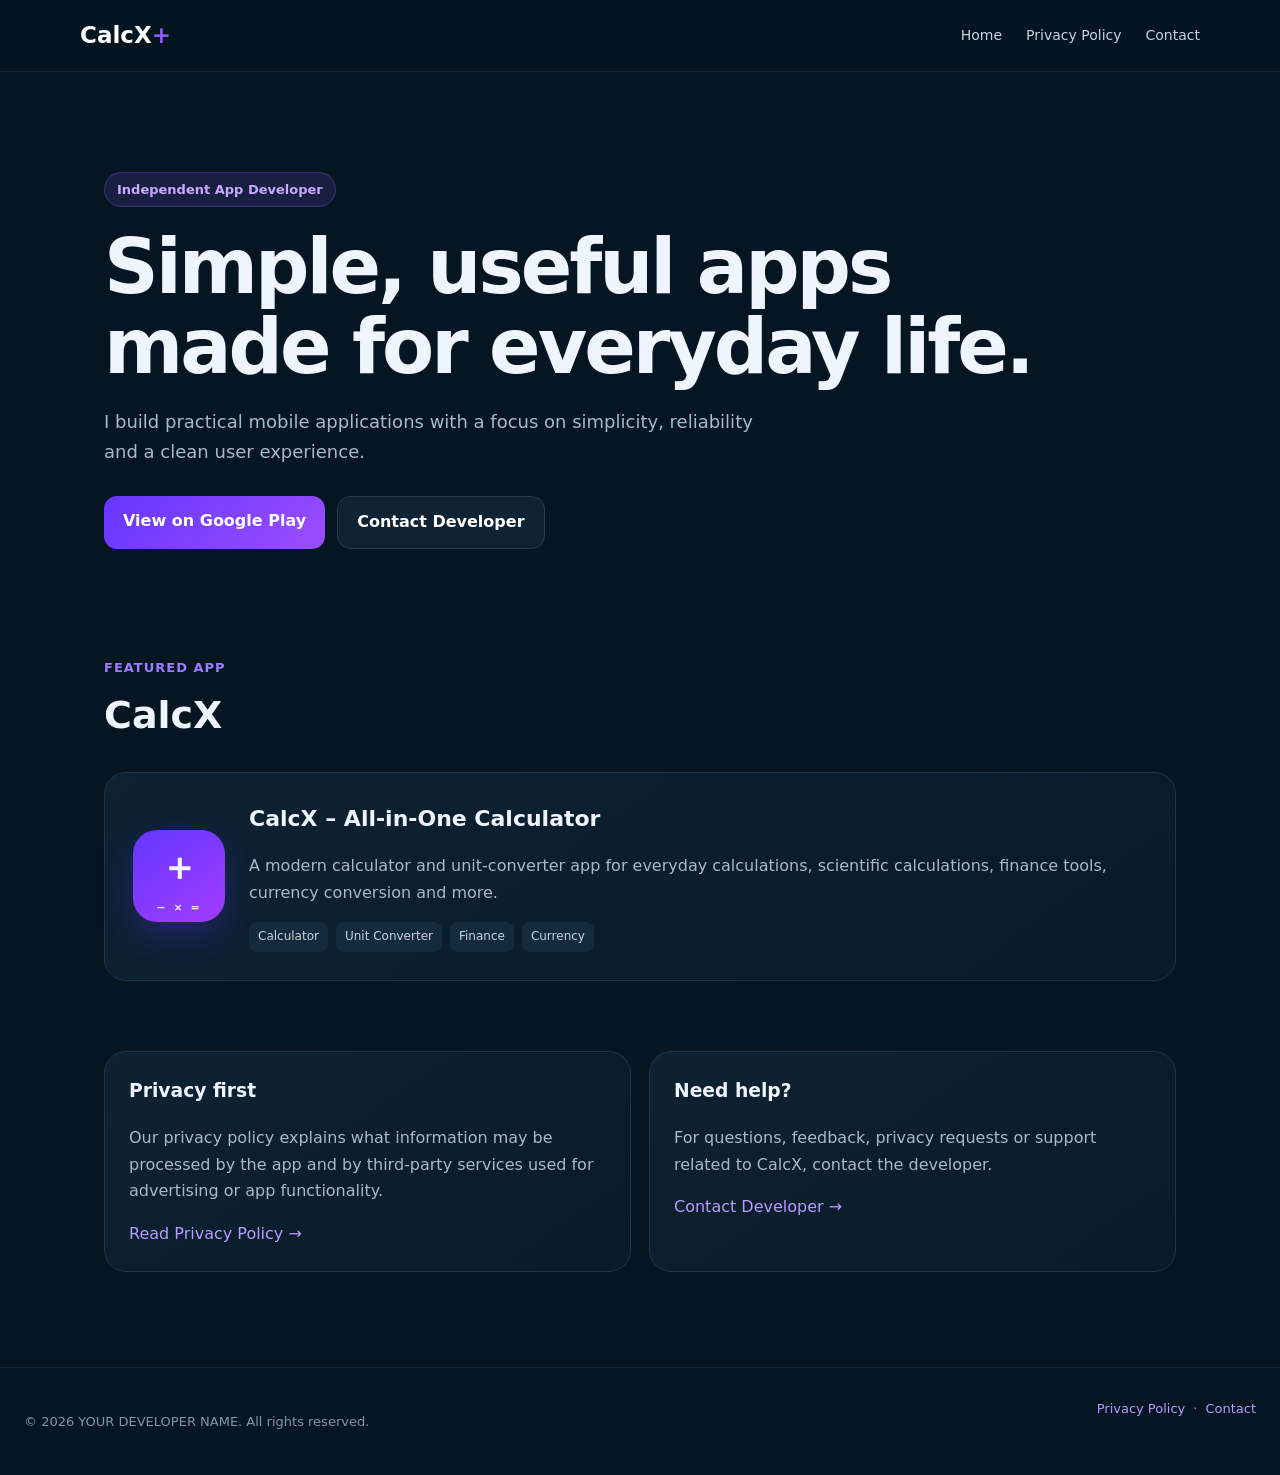
==== index.html @ abd0987e "Created web pages contact.html index.html privacy-policy.html README.md style.css" ====
<!DOCTYPE html>
<html lang="en">
<head>
  <meta charset="UTF-8">
  <meta name="viewport" content="width=device-width, initial-scale=1.0">
  <meta name="description" content="Official developer website for YOUR DEVELOPER NAME and CalcX.">
  <title>YOUR DEVELOPER NAME | Apps</title>
  <link rel="stylesheet" href="style.css">
</head>
<body>
<header class="nav">
  <a class="brand" href="index.html">CalcX<span>+</span></a>
  <nav>
    <a href="index.html">Home</a>
    <a href="privacy-policy.html">Privacy Policy</a>
    <a href="contact.html">Contact</a>
  </nav>
</header>

<main>
  <section class="hero">
    <div class="badge">Independent App Developer</div>
    <h1>Simple, useful apps<br>made for everyday life.</h1>
    <p>I build practical mobile applications with a focus on simplicity, reliability and a clean user experience.</p>
    <div class="actions">
      <a class="button primary" href="https://play.google.com/" target="_blank" rel="noopener">View on Google Play</a>
      <a class="button secondary" href="contact.html">Contact Developer</a>
    </div>
  </section>

  <section class="section">
    <div class="section-title">
      <span>Featured app</span>
      <h2>CalcX</h2>
    </div>
    <div class="app-card">
      <div class="app-icon">＋<br><small>− × =</small></div>
      <div>
        <h3>CalcX – All-in-One Calculator</h3>
        <p>A modern calculator and unit-converter app for everyday calculations, scientific calculations, finance tools, currency conversion and more.</p>
        <div class="tags">
          <span>Calculator</span><span>Unit Converter</span><span>Finance</span><span>Currency</span>
        </div>
      </div>
    </div>
  </section>

  <section class="section two">
    <div class="info-card">
      <h3>Privacy first</h3>
      <p>Our privacy policy explains what information may be processed by the app and by third-party services used for advertising or app functionality.</p>
      <a href="privacy-policy.html">Read Privacy Policy →</a>
    </div>
    <div class="info-card">
      <h3>Need help?</h3>
      <p>For questions, feedback, privacy requests or support related to CalcX, contact the developer.</p>
      <a href="contact.html">Contact Developer →</a>
    </div>
  </section>
</main>

<footer>
  <p>© 2026 YOUR DEVELOPER NAME. All rights reserved.</p>
  <div><a href="privacy-policy.html">Privacy Policy</a> · <a href="contact.html">Contact</a></div>
</footer>
</body>
</html>
---- style.css ----
*{box-sizing:border-box}html{scroll-behavior:smooth}body{margin:0;background:#061522;color:#eef5ff;font-family:Inter,ui-sans-serif,system-ui,-apple-system,BlinkMacSystemFont,"Segoe UI",sans-serif;line-height:1.65}a{color:#b79cff;text-decoration:none}a:hover{text-decoration:underline}.nav{height:72px;display:flex;align-items:center;justify-content:space-between;padding:0 max(24px,calc((100% - 1120px)/2));border-bottom:1px solid rgba(255,255,255,.08);background:rgba(6,21,34,.92);position:sticky;top:0;z-index:10;backdrop-filter:blur(12px)}.brand{font-size:23px;font-weight:800;color:#fff;text-decoration:none}.brand span{color:#8b5cf6}.nav nav{display:flex;gap:24px;font-size:14px}.nav nav a{color:#c7d2e0}.hero,main{max-width:1120px;margin:auto}.hero{padding:100px 24px 70px}.badge{display:inline-block;padding:6px 12px;border-radius:999px;background:rgba(139,92,246,.14);border:1px solid rgba(139,92,246,.3);color:#c7a9ff;font-size:13px;font-weight:700}.hero h1{font-size:clamp(42px,7vw,76px);line-height:1.05;letter-spacing:-3px;margin:20px 0}.hero p{max-width:650px;color:#aab9c9;font-size:18px}.actions{display:flex;gap:12px;margin-top:30px;flex-wrap:wrap}.button{display:inline-block;padding:12px 19px;border-radius:13px;font-weight:700;text-decoration:none}.button.primary{background:linear-gradient(135deg,#6636ff,#9b4dff);color:#fff}.button.secondary{background:#102333;border:1px solid #263b4e;color:#fff}.section{padding:35px 24px}.section-title span{color:#9e7cff;font-size:13px;font-weight:700;text-transform:uppercase;letter-spacing:1px}.section-title h2{font-size:38px;margin:4px 0 25px}.app-card,.info-card,.contact-box{background:linear-gradient(145deg,#0d2232,#091a28);border:1px solid #203648;border-radius:22px}.app-card{display:flex;gap:24px;padding:28px;align-items:center}.app-icon{width:92px;height:92px;flex:0 0 92px;border-radius:24px;display:grid;place-content:center;text-align:center;font-size:38px;font-weight:800;background:linear-gradient(145deg,#6237ff,#a33cff);box-shadow:0 15px 35px rgba(98,55,255,.25)}.app-icon small{font-size:11px;letter-spacing:2px}.app-card h3{margin:0 0 7px;font-size:22px}.app-card p,.info-card p,.contact-page>p{color:#aab9c9}.tags{display:flex;gap:8px;flex-wrap:wrap;margin-top:15px}.tags span{font-size:12px;padding:5px 9px;border-radius:8px;background:#142b3d;color:#c7d4e1}.two{display:grid;grid-template-columns:1fr 1fr;gap:18px}.info-card{padding:24px}.info-card h3{margin-top:0}.legal,.contact-page{padding:75px 24px;max-width:900px}.legal h1,.contact-page h1{font-size:48px;line-height:1.1;margin:18px 0}.legal h2{font-size:22px;margin-top:40px;color:#fff}.legal p,.legal li{color:#b4c2d0}.lead{font-size:18px}.legal ul{padding-left:22px}.contact-box{padding:22px;margin:18px 0}.contact-box.large{padding:30px}.contact-box h2{margin-top:0}footer{margin-top:60px;padding:30px 24px;border-top:1px solid rgba(255,255,255,.08);display:flex;justify-content:space-between;gap:15px;flex-wrap:wrap;color:#8495a6;font-size:13px}footer div{display:flex;gap:8px}.note{margin-top:35px;padding:15px 18px;border-left:3px solid #8b5cf6;background:rgba(139,92,246,.08);border-radius:8px;font-size:14px}@media(max-width:650px){.nav{height:auto;min-height:70px;gap:12px}.nav nav{gap:10px;font-size:12px}.hero{padding-top:70px}.app-card{align-items:flex-start;flex-direction:column}.two{grid-template-columns:1fr}.legal h1,.contact-page h1{font-size:38px}.hero h1{letter-spacing:-2px}}
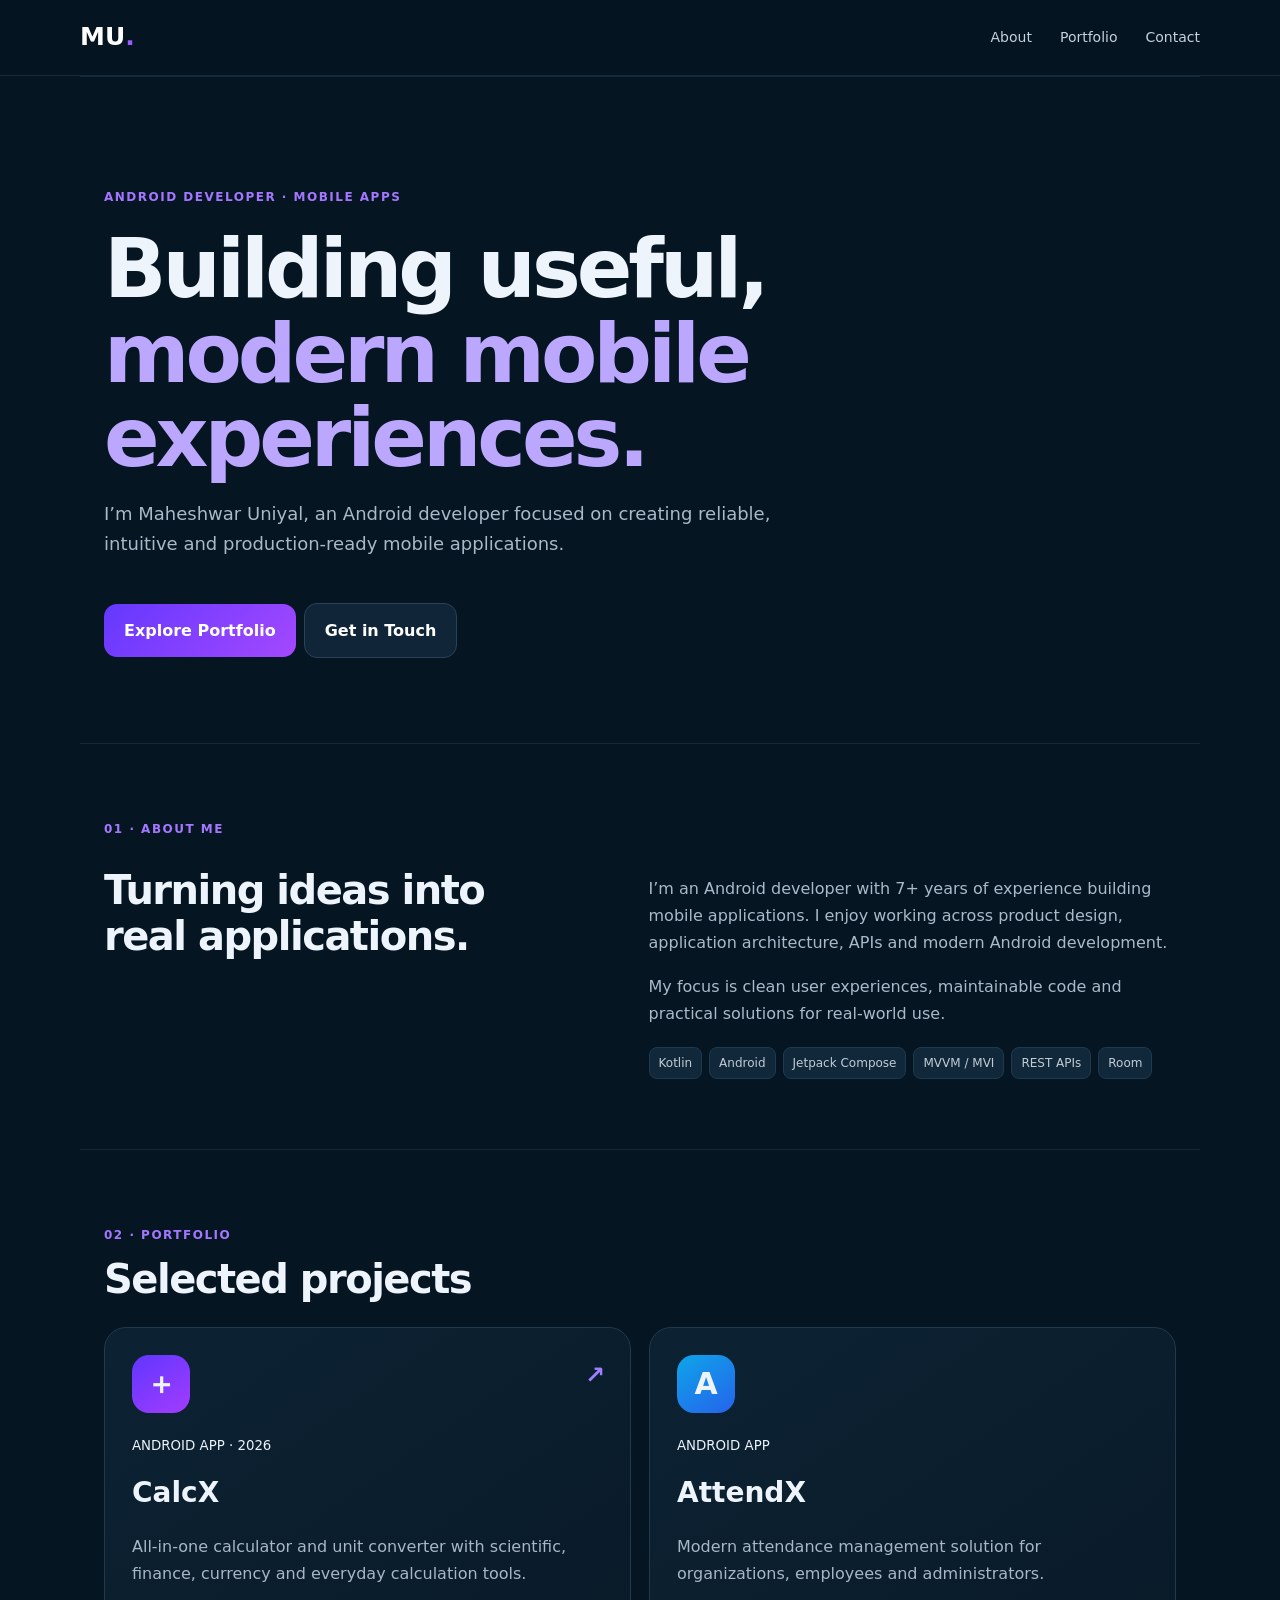
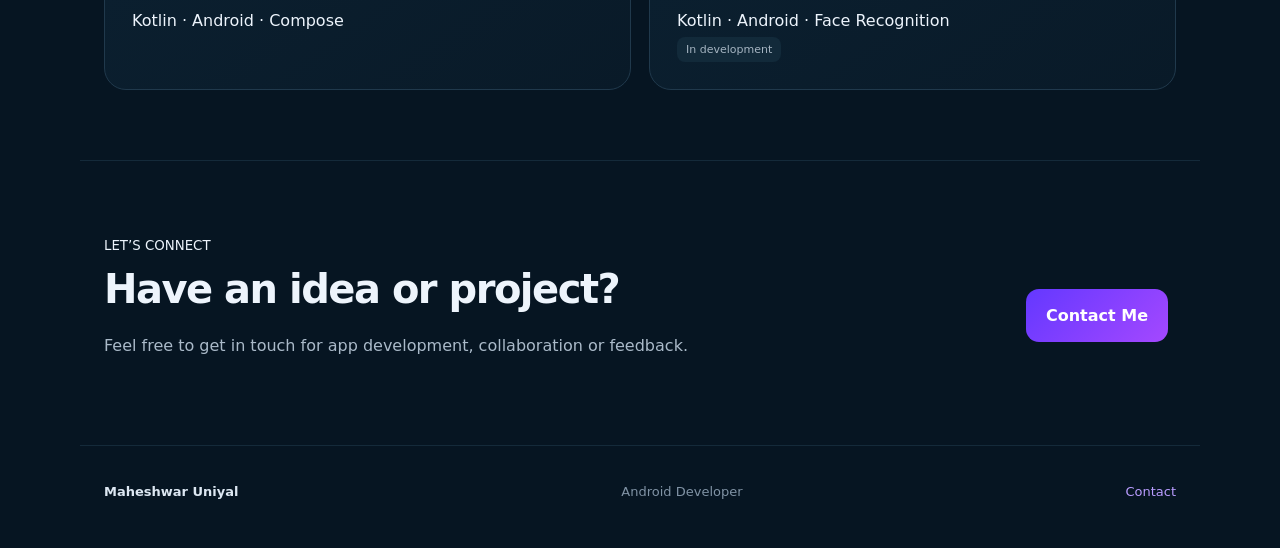
==== commit ce77a1cc: "Reformat Updated content for home" ====
--- a/index.html
+++ b/index.html
@@ -1,67 +1 @@
-<!DOCTYPE html>
-<html lang="en">
-<head>
-  <meta charset="UTF-8">
-  <meta name="viewport" content="width=device-width, initial-scale=1.0">
-  <meta name="description" content="Official developer website for YOUR DEVELOPER NAME and CalcX.">
-  <title>YOUR DEVELOPER NAME | Apps</title>
-  <link rel="stylesheet" href="style.css">
-</head>
-<body>
-<header class="nav">
-  <a class="brand" href="index.html">CalcX<span>+</span></a>
-  <nav>
-    <a href="index.html">Home</a>
-    <a href="privacy-policy.html">Privacy Policy</a>
-    <a href="contact.html">Contact</a>
-  </nav>
-</header>
-
-<main>
-  <section class="hero">
-    <div class="badge">Independent App Developer</div>
-    <h1>Simple, useful apps<br>made for everyday life.</h1>
-    <p>I build practical mobile applications with a focus on simplicity, reliability and a clean user experience.</p>
-    <div class="actions">
-      <a class="button primary" href="https://play.google.com/" target="_blank" rel="noopener">View on Google Play</a>
-      <a class="button secondary" href="contact.html">Contact Developer</a>
-    </div>
-  </section>
-
-  <section class="section">
-    <div class="section-title">
-      <span>Featured app</span>
-      <h2>CalcX</h2>
-    </div>
-    <div class="app-card">
-      <div class="app-icon">＋<br><small>− × =</small></div>
-      <div>
-        <h3>CalcX – All-in-One Calculator</h3>
-        <p>A modern calculator and unit-converter app for everyday calculations, scientific calculations, finance tools, currency conversion and more.</p>
-        <div class="tags">
-          <span>Calculator</span><span>Unit Converter</span><span>Finance</span><span>Currency</span>
-        </div>
-      </div>
-    </div>
-  </section>
-
-  <section class="section two">
-    <div class="info-card">
-      <h3>Privacy first</h3>
-      <p>Our privacy policy explains what information may be processed by the app and by third-party services used for advertising or app functionality.</p>
-      <a href="privacy-policy.html">Read Privacy Policy →</a>
-    </div>
-    <div class="info-card">
-      <h3>Need help?</h3>
-      <p>For questions, feedback, privacy requests or support related to CalcX, contact the developer.</p>
-      <a href="contact.html">Contact Developer →</a>
-    </div>
-  </section>
-</main>
-
-<footer>
-  <p>© 2026 YOUR DEVELOPER NAME. All rights reserved.</p>
-  <div><a href="privacy-policy.html">Privacy Policy</a> · <a href="contact.html">Contact</a></div>
-</footer>
-</body>
-</html>
+<!doctype html><html><head><meta charset="utf-8"><meta name="viewport" content="width=device-width,initial-scale=1"><title>Maheshwar Uniyal | Android Developer</title><link rel="stylesheet" href="style.css"></head><body><header><a class="logo" href="index.html">MU<span>.</span></a><nav><a href="#about">About</a><a href="#portfolio">Portfolio</a><a href="contact.html">Contact</a></nav></header><main><section class="hero"><small>ANDROID DEVELOPER · MOBILE APPS</small><h1>Building useful,<br><em>modern mobile experiences.</em></h1><p>I’m Maheshwar Uniyal, an Android developer focused on creating reliable, intuitive and production-ready mobile applications.</p><a class="btn" href="#portfolio">Explore Portfolio</a><a class="btn alt" href="contact.html">Get in Touch</a></section><section id="about"><small>01 · ABOUT ME</small><div class="grid"><h2>Turning ideas into<br>real applications.</h2><div><p>I’m an Android developer with 7+ years of experience building mobile applications. I enjoy working across product design, application architecture, APIs and modern Android development.</p><p>My focus is clean user experiences, maintainable code and practical solutions for real-world use.</p><div class="tags"><span>Kotlin</span><span>Android</span><span>Jetpack Compose</span><span>MVVM / MVI</span><span>REST APIs</span><span>Room</span></div></div></div></section><section id="portfolio"><small>02 · PORTFOLIO</small><h2>Selected projects</h2><div class="cards"><a class="card" href="calcx.html"><b class="icon">＋</b><small>ANDROID APP · 2026</small><h3>CalcX</h3><p>All-in-one calculator and unit converter with scientific, finance, currency and everyday calculation tools.</p><span class="tags">Kotlin · Android · Compose</span><b class="arrow">↗</b></a><div class="card muted"><b class="icon blue">A</b><small>ANDROID APP</small><h3>AttendX</h3><p>Modern attendance management solution for organizations, employees and administrators.</p><span class="tags">Kotlin · Android · Face Recognition</span><label>In development</label></div></div></section><section class="cta"><div><small>LET’S CONNECT</small><h2>Have an idea or project?</h2><p>Feel free to get in touch for app development, collaboration or feedback.</p></div><a class="btn" href="contact.html">Contact Me</a></section></main><footer><b>Maheshwar Uniyal</b><span>Android Developer</span><a href="contact.html">Contact</a></footer></body></html>
--- a/style.css
+++ b/style.css
@@ -1 +1 @@
-*{box-sizing:border-box}html{scroll-behavior:smooth}body{margin:0;background:#061522;color:#eef5ff;font-family:Inter,ui-sans-serif,system-ui,-apple-system,BlinkMacSystemFont,"Segoe UI",sans-serif;line-height:1.65}a{color:#b79cff;text-decoration:none}a:hover{text-decoration:underline}.nav{height:72px;display:flex;align-items:center;justify-content:space-between;padding:0 max(24px,calc((100% - 1120px)/2));border-bottom:1px solid rgba(255,255,255,.08);background:rgba(6,21,34,.92);position:sticky;top:0;z-index:10;backdrop-filter:blur(12px)}.brand{font-size:23px;font-weight:800;color:#fff;text-decoration:none}.brand span{color:#8b5cf6}.nav nav{display:flex;gap:24px;font-size:14px}.nav nav a{color:#c7d2e0}.hero,main{max-width:1120px;margin:auto}.hero{padding:100px 24px 70px}.badge{display:inline-block;padding:6px 12px;border-radius:999px;background:rgba(139,92,246,.14);border:1px solid rgba(139,92,246,.3);color:#c7a9ff;font-size:13px;font-weight:700}.hero h1{font-size:clamp(42px,7vw,76px);line-height:1.05;letter-spacing:-3px;margin:20px 0}.hero p{max-width:650px;color:#aab9c9;font-size:18px}.actions{display:flex;gap:12px;margin-top:30px;flex-wrap:wrap}.button{display:inline-block;padding:12px 19px;border-radius:13px;font-weight:700;text-decoration:none}.button.primary{background:linear-gradient(135deg,#6636ff,#9b4dff);color:#fff}.button.secondary{background:#102333;border:1px solid #263b4e;color:#fff}.section{padding:35px 24px}.section-title span{color:#9e7cff;font-size:13px;font-weight:700;text-transform:uppercase;letter-spacing:1px}.section-title h2{font-size:38px;margin:4px 0 25px}.app-card,.info-card,.contact-box{background:linear-gradient(145deg,#0d2232,#091a28);border:1px solid #203648;border-radius:22px}.app-card{display:flex;gap:24px;padding:28px;align-items:center}.app-icon{width:92px;height:92px;flex:0 0 92px;border-radius:24px;display:grid;place-content:center;text-align:center;font-size:38px;font-weight:800;background:linear-gradient(145deg,#6237ff,#a33cff);box-shadow:0 15px 35px rgba(98,55,255,.25)}.app-icon small{font-size:11px;letter-spacing:2px}.app-card h3{margin:0 0 7px;font-size:22px}.app-card p,.info-card p,.contact-page>p{color:#aab9c9}.tags{display:flex;gap:8px;flex-wrap:wrap;margin-top:15px}.tags span{font-size:12px;padding:5px 9px;border-radius:8px;background:#142b3d;color:#c7d4e1}.two{display:grid;grid-template-columns:1fr 1fr;gap:18px}.info-card{padding:24px}.info-card h3{margin-top:0}.legal,.contact-page{padding:75px 24px;max-width:900px}.legal h1,.contact-page h1{font-size:48px;line-height:1.1;margin:18px 0}.legal h2{font-size:22px;margin-top:40px;color:#fff}.legal p,.legal li{color:#b4c2d0}.lead{font-size:18px}.legal ul{padding-left:22px}.contact-box{padding:22px;margin:18px 0}.contact-box.large{padding:30px}.contact-box h2{margin-top:0}footer{margin-top:60px;padding:30px 24px;border-top:1px solid rgba(255,255,255,.08);display:flex;justify-content:space-between;gap:15px;flex-wrap:wrap;color:#8495a6;font-size:13px}footer div{display:flex;gap:8px}.note{margin-top:35px;padding:15px 18px;border-left:3px solid #8b5cf6;background:rgba(139,92,246,.08);border-radius:8px;font-size:14px}@media(max-width:650px){.nav{height:auto;min-height:70px;gap:12px}.nav nav{gap:10px;font-size:12px}.hero{padding-top:70px}.app-card{align-items:flex-start;flex-direction:column}.two{grid-template-columns:1fr}.legal h1,.contact-page h1{font-size:38px}.hero h1{letter-spacing:-2px}}
+*{box-sizing:border-box}body{margin:0;background:#061522;color:#edf4fc;font:16px/1.7 system-ui,-apple-system,Segoe UI,sans-serif}a{color:#b99cff;text-decoration:none}header{height:76px;padding:0 max(20px,calc((100% - 1120px)/2));display:flex;align-items:center;justify-content:space-between;border-bottom:1px solid #152b3c;position:sticky;top:0;background:#061522f2;backdrop-filter:blur(12px);z-index:5}.logo{font-size:25px;font-weight:900;color:#fff}.logo span{color:#9a5cff}nav{display:flex;gap:28px}nav a{color:#c5d1dc;font-size:14px}main{max-width:1120px;margin:auto}.hero,.projectHero,.contact{padding:105px 24px 85px}.hero small,.section-label,section>small,.projectHero small,.legal>small,.contact>small{color:#a477ff;font-size:12px;font-weight:800;letter-spacing:1.5px}.hero h1{font-size:clamp(48px,7vw,82px);line-height:1.03;letter-spacing:-4px;margin:18px 0}.hero em{font-style:normal;color:#bca7ff}.hero p{max-width:680px;color:#a9b9c8;font-size:18px}.btn{display:inline-block;padding:13px 20px;border-radius:13px;background:linear-gradient(135deg,#6438ff,#a448ff);color:#fff;font-weight:800;margin:25px 8px 0 0}.btn.alt{background:#102638;border:1px solid #294257}section{padding:70px 24px;border-top:1px solid #142a3a}.grid{display:grid;grid-template-columns:1fr 1.1fr;gap:65px;margin-top:18px}.grid h2,section h2{font-size:40px;line-height:1.15;letter-spacing:-1.5px;margin:8px 0 20px}.grid p,section p{color:#aabac9}.tags{display:flex;flex-wrap:wrap;gap:7px;margin-top:20px}.tags span{background:#10283a;border:1px solid #1d3a50;border-radius:8px;padding:5px 9px;font-size:12px;color:#c0ccd8}.cards{display:grid;grid-template-columns:1fr 1fr;gap:18px;margin-top:25px}.card{position:relative;display:block;padding:27px;border:1px solid #20394c;border-radius:22px;background:linear-gradient(145deg,#0c2233,#091a28);color:#edf4fc}.card:hover{border-color:#7050e9;transform:translateY(-3px)}.card h3{font-size:28px;margin:12px 0 5px}.card p{color:#a7b7c6}.icon{width:58px;height:58px;border-radius:17px;display:grid;place-items:center;background:linear-gradient(145deg,#6036ff,#a33cff);font-size:30px}.icon.blue{background:linear-gradient(145deg,#0ea5e9,#2563eb)}.card small{display:block;margin-top:22px}.arrow{position:absolute;right:25px;top:27px;font-size:24px;color:#9d80ff}.card label{font-size:11px;color:#a5b4c1;background:#122a3a;padding:6px 9px;border-radius:8px}.cta{display:flex;justify-content:space-between;align-items:center;gap:25px}.projectHero{padding-top:65px}.projectHero>a,.legal>a{display:block;margin-bottom:25px;color:#9aacbc;font-size:13px}.projectHero h1{font-size:64px;line-height:1;margin:8px 0}.projectHero p{max-width:720px;font-size:18px;color:#aebdca}.big{width:82px;height:82px;font-size:40px;margin-bottom:25px}.features{display:grid;grid-template-columns:1fr 1fr;gap:12px;margin-top:28px}.features div,aside div{padding:17px;background:#0c2233;border:1px solid #1d384b;border-radius:15px}.features b,.features span{display:block}.features span{font-size:13px;color:#94a7b7;margin-top:5px}aside{display:grid;align-content:start;gap:10px}aside div{color:#8195a7;font-size:11px;text-transform:uppercase;letter-spacing:1px}aside strong{display:block;color:#edf4fc;font-size:15px;letter-spacing:0;text-transform:none}.legalCards{display:grid;grid-template-columns:1fr 1fr;gap:15px}.legalCards a{padding:22px;border:1px solid #20394c;border-radius:17px;background:#0c2233;color:#edf4fc}.legalCards span{display:block;color:#93a6b7;font-size:13px;margin-top:8px}.legal{padding:70px 24px;max-width:900px}.legal h1,.contact h1{font-size:56px;line-height:1.05;letter-spacing:-2px}.legal h2{font-size:22px;margin-top:38px}.legal li{color:#aabac9}.note{padding:15px 18px;border-left:3px solid #8d63ff;background:#8d63ff12;border-radius:8px;font-size:13px}.contactBox{max-width:650px;padding:30px;border:1px solid #20394c;border-radius:20px;background:#0c2233;margin-top:25px}.avatar{width:58px;height:58px;border-radius:16px;display:grid;place-items:center;background:linear-gradient(145deg,#6438ff,#a448ff)}footer{max-width:1120px;margin:auto;padding:35px 24px 45px;border-top:1px solid #142a3a;display:flex;gap:20px;justify-content:space-between;color:#8093a5;font-size:13px}footer b{color:#dce7f2}@media(max-width:700px){nav{gap:13px}nav a{font-size:12px}.hero,.projectHero,.contact{padding:75px 20px}.hero h1{letter-spacing:-2.5px}.grid,.cards,.features,.legalCards{grid-template-columns:1fr}section{padding:55px 20px}.grid h2,section h2{font-size:34px}.projectHero h1{font-size:48px}.legal h1,.contact h1{font-size:44px}.cta{display:block}footer{padding-left:20px;padding-right:20px;flex-wrap:wrap}}
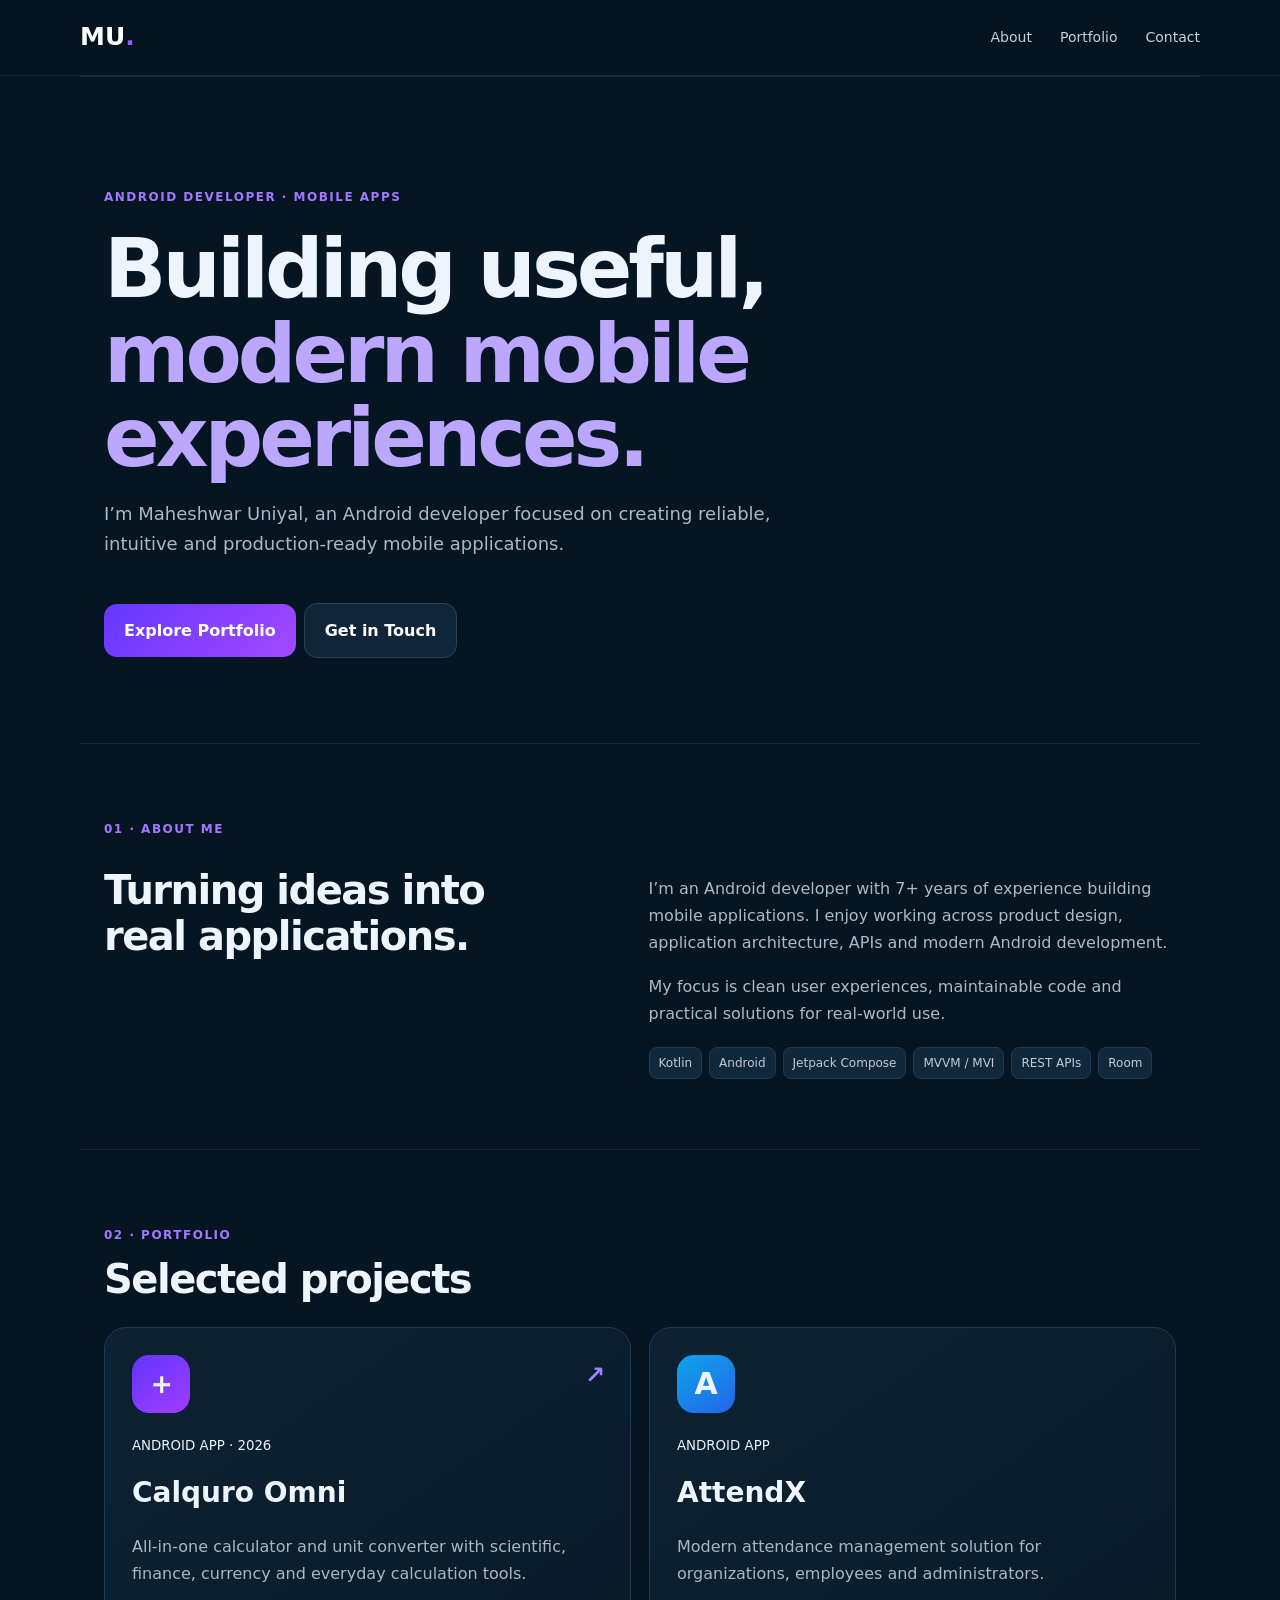
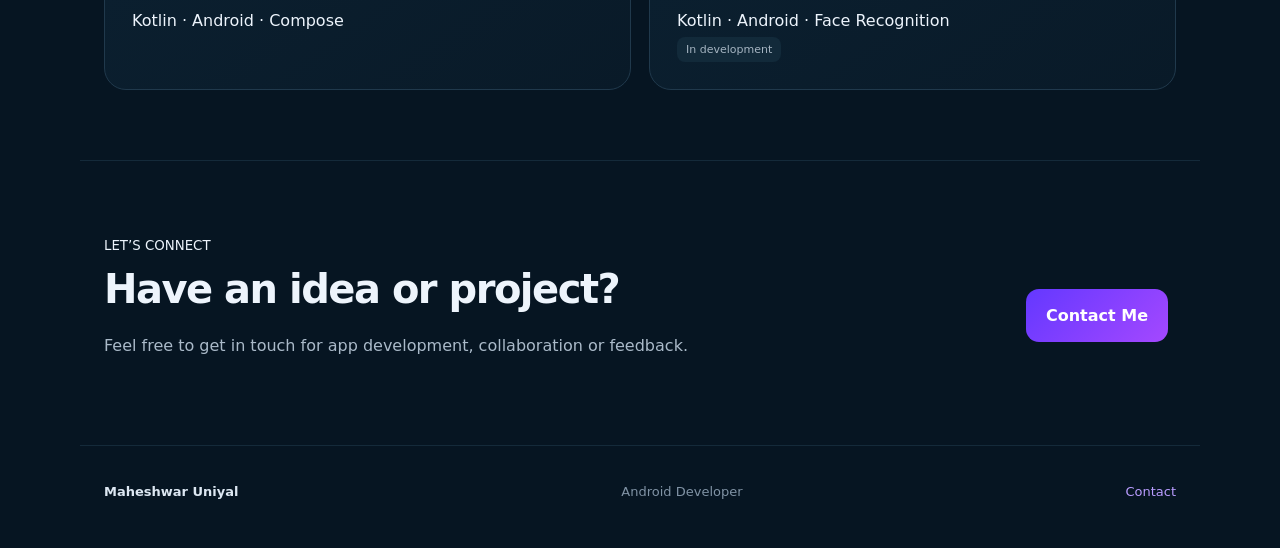
==== commit c771124f: "Rename project in portfolio section Updated project name from 'CalcX' to 'Calquro Omni' in portfolio" ====
--- a/index.html
+++ b/index.html
@@ -1 +1 @@
-<!doctype html><html><head><meta charset="utf-8"><meta name="viewport" content="width=device-width,initial-scale=1"><title>Maheshwar Uniyal | Android Developer</title><link rel="stylesheet" href="style.css"></head><body><header><a class="logo" href="index.html">MU<span>.</span></a><nav><a href="#about">About</a><a href="#portfolio">Portfolio</a><a href="contact.html">Contact</a></nav></header><main><section class="hero"><small>ANDROID DEVELOPER · MOBILE APPS</small><h1>Building useful,<br><em>modern mobile experiences.</em></h1><p>I’m Maheshwar Uniyal, an Android developer focused on creating reliable, intuitive and production-ready mobile applications.</p><a class="btn" href="#portfolio">Explore Portfolio</a><a class="btn alt" href="contact.html">Get in Touch</a></section><section id="about"><small>01 · ABOUT ME</small><div class="grid"><h2>Turning ideas into<br>real applications.</h2><div><p>I’m an Android developer with 7+ years of experience building mobile applications. I enjoy working across product design, application architecture, APIs and modern Android development.</p><p>My focus is clean user experiences, maintainable code and practical solutions for real-world use.</p><div class="tags"><span>Kotlin</span><span>Android</span><span>Jetpack Compose</span><span>MVVM / MVI</span><span>REST APIs</span><span>Room</span></div></div></div></section><section id="portfolio"><small>02 · PORTFOLIO</small><h2>Selected projects</h2><div class="cards"><a class="card" href="calcx.html"><b class="icon">＋</b><small>ANDROID APP · 2026</small><h3>CalcX</h3><p>All-in-one calculator and unit converter with scientific, finance, currency and everyday calculation tools.</p><span class="tags">Kotlin · Android · Compose</span><b class="arrow">↗</b></a><div class="card muted"><b class="icon blue">A</b><small>ANDROID APP</small><h3>AttendX</h3><p>Modern attendance management solution for organizations, employees and administrators.</p><span class="tags">Kotlin · Android · Face Recognition</span><label>In development</label></div></div></section><section class="cta"><div><small>LET’S CONNECT</small><h2>Have an idea or project?</h2><p>Feel free to get in touch for app development, collaboration or feedback.</p></div><a class="btn" href="contact.html">Contact Me</a></section></main><footer><b>Maheshwar Uniyal</b><span>Android Developer</span><a href="contact.html">Contact</a></footer></body></html>+<!doctype html><html><head><meta charset="utf-8"><meta name="viewport" content="width=device-width,initial-scale=1"><title>Maheshwar Uniyal | Android Developer</title><link rel="stylesheet" href="style.css"></head><body><header><a class="logo" href="index.html">MU<span>.</span></a><nav><a href="#about">About</a><a href="#portfolio">Portfolio</a><a href="contact.html">Contact</a></nav></header><main><section class="hero"><small>ANDROID DEVELOPER · MOBILE APPS</small><h1>Building useful,<br><em>modern mobile experiences.</em></h1><p>I’m Maheshwar Uniyal, an Android developer focused on creating reliable, intuitive and production-ready mobile applications.</p><a class="btn" href="#portfolio">Explore Portfolio</a><a class="btn alt" href="contact.html">Get in Touch</a></section><section id="about"><small>01 · ABOUT ME</small><div class="grid"><h2>Turning ideas into<br>real applications.</h2><div><p>I’m an Android developer with 7+ years of experience building mobile applications. I enjoy working across product design, application architecture, APIs and modern Android development.</p><p>My focus is clean user experiences, maintainable code and practical solutions for real-world use.</p><div class="tags"><span>Kotlin</span><span>Android</span><span>Jetpack Compose</span><span>MVVM / MVI</span><span>REST APIs</span><span>Room</span></div></div></div></section><section id="portfolio"><small>02 · PORTFOLIO</small><h2>Selected projects</h2><div class="cards"><a class="card" href="calcx.html"><b class="icon">＋</b><small>ANDROID APP · 2026</small><h3>Calquro Omni</h3><p>All-in-one calculator and unit converter with scientific, finance, currency and everyday calculation tools.</p><span class="tags">Kotlin · Android · Compose</span><b class="arrow">↗</b></a><div class="card muted"><b class="icon blue">A</b><small>ANDROID APP</small><h3>AttendX</h3><p>Modern attendance management solution for organizations, employees and administrators.</p><span class="tags">Kotlin · Android · Face Recognition</span><label>In development</label></div></div></section><section class="cta"><div><small>LET’S CONNECT</small><h2>Have an idea or project?</h2><p>Feel free to get in touch for app development, collaboration or feedback.</p></div><a class="btn" href="contact.html">Contact Me</a></section></main><footer><b>Maheshwar Uniyal</b><span>Android Developer</span><a href="contact.html">Contact</a></footer></body></html>
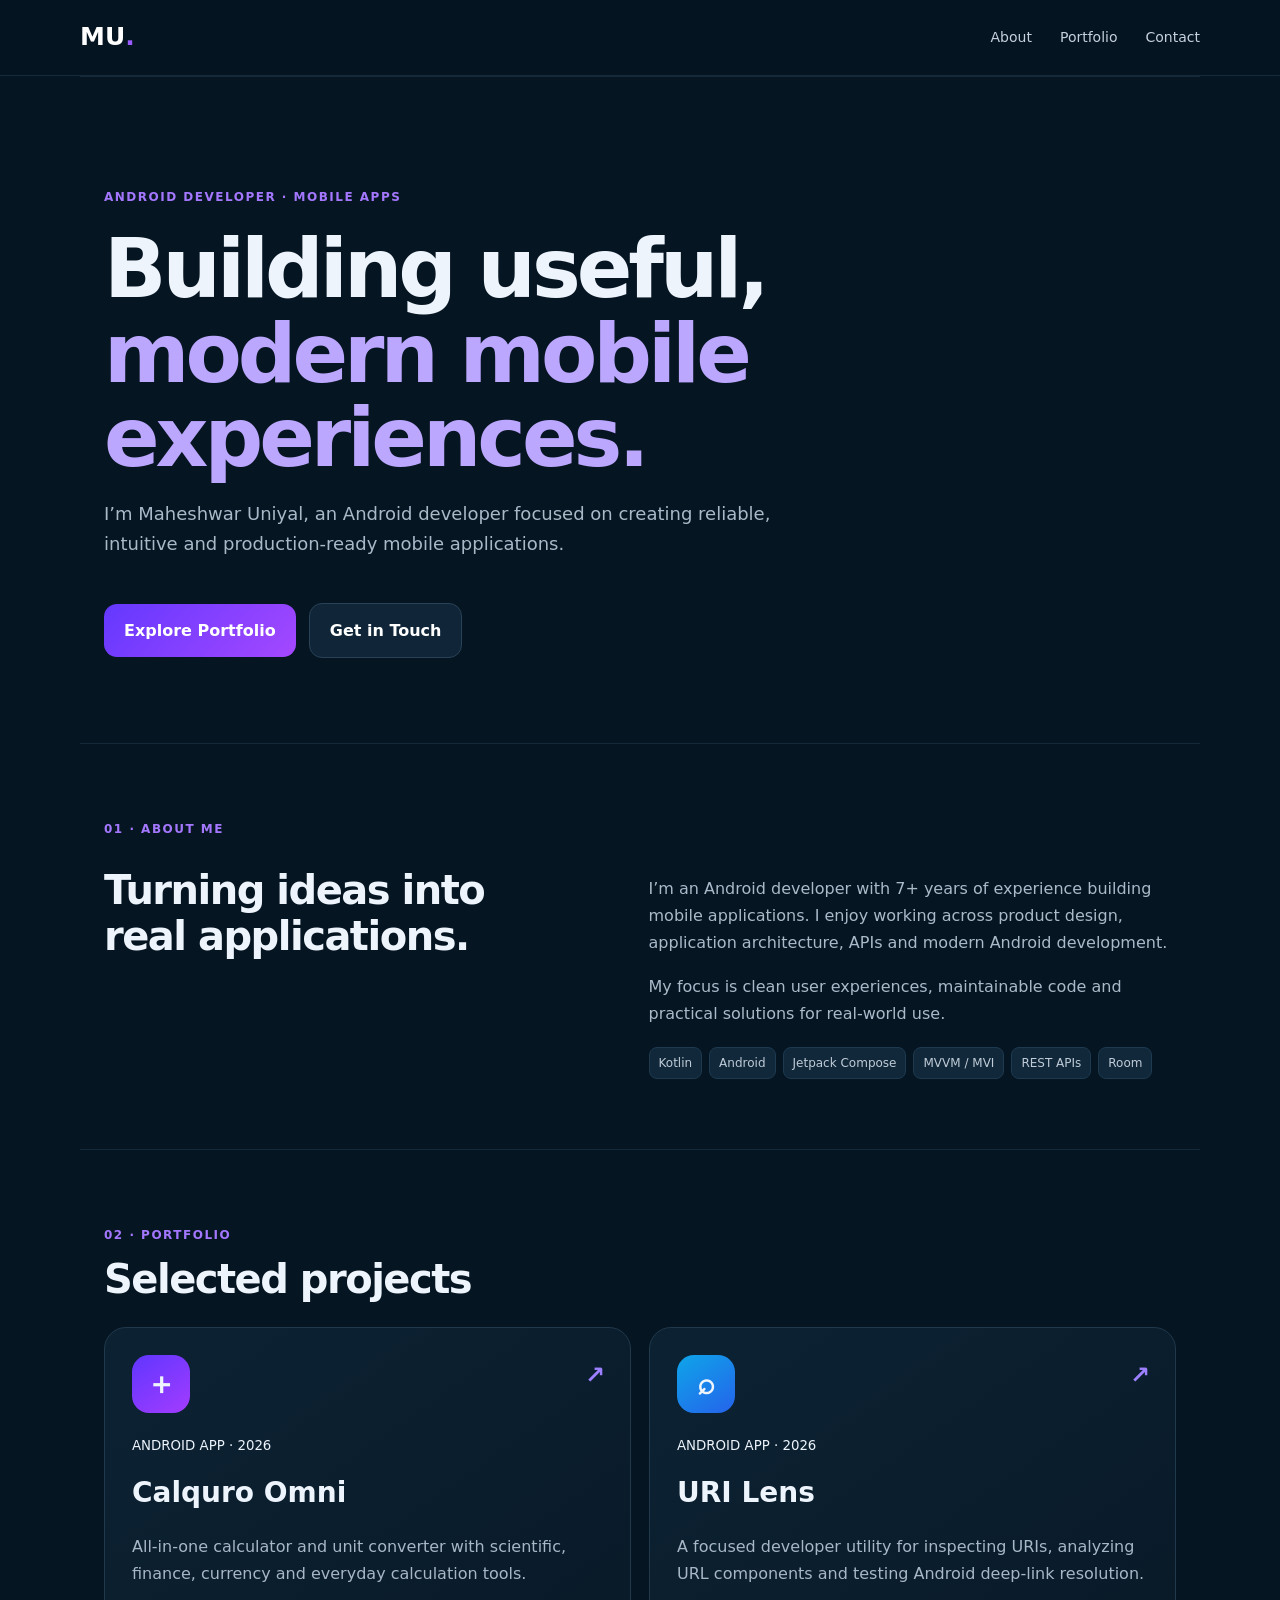
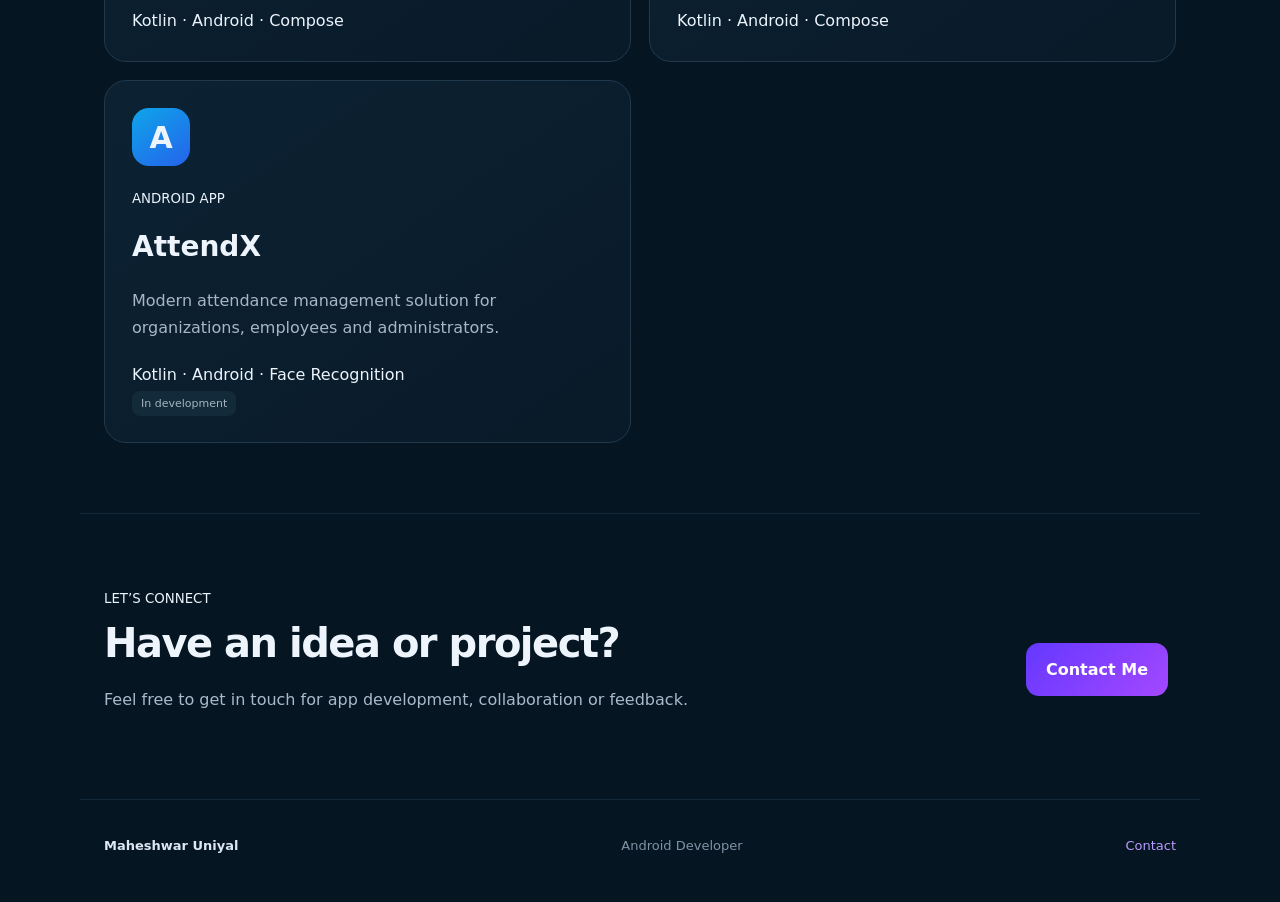
==== commit 3cfe59ad: "Added UriLens" ====
--- a/index.html
+++ b/index.html
@@ -1 +1,134 @@
-<!doctype html><html><head><meta charset="utf-8"><meta name="viewport" content="width=device-width,initial-scale=1"><title>Maheshwar Uniyal | Android Developer</title><link rel="stylesheet" href="style.css"></head><body><header><a class="logo" href="index.html">MU<span>.</span></a><nav><a href="#about">About</a><a href="#portfolio">Portfolio</a><a href="contact.html">Contact</a></nav></header><main><section class="hero"><small>ANDROID DEVELOPER · MOBILE APPS</small><h1>Building useful,<br><em>modern mobile experiences.</em></h1><p>I’m Maheshwar Uniyal, an Android developer focused on creating reliable, intuitive and production-ready mobile applications.</p><a class="btn" href="#portfolio">Explore Portfolio</a><a class="btn alt" href="contact.html">Get in Touch</a></section><section id="about"><small>01 · ABOUT ME</small><div class="grid"><h2>Turning ideas into<br>real applications.</h2><div><p>I’m an Android developer with 7+ years of experience building mobile applications. I enjoy working across product design, application architecture, APIs and modern Android development.</p><p>My focus is clean user experiences, maintainable code and practical solutions for real-world use.</p><div class="tags"><span>Kotlin</span><span>Android</span><span>Jetpack Compose</span><span>MVVM / MVI</span><span>REST APIs</span><span>Room</span></div></div></div></section><section id="portfolio"><small>02 · PORTFOLIO</small><h2>Selected projects</h2><div class="cards"><a class="card" href="calcx.html"><b class="icon">＋</b><small>ANDROID APP · 2026</small><h3>Calquro Omni</h3><p>All-in-one calculator and unit converter with scientific, finance, currency and everyday calculation tools.</p><span class="tags">Kotlin · Android · Compose</span><b class="arrow">↗</b></a><div class="card muted"><b class="icon blue">A</b><small>ANDROID APP</small><h3>AttendX</h3><p>Modern attendance management solution for organizations, employees and administrators.</p><span class="tags">Kotlin · Android · Face Recognition</span><label>In development</label></div></div></section><section class="cta"><div><small>LET’S CONNECT</small><h2>Have an idea or project?</h2><p>Feel free to get in touch for app development, collaboration or feedback.</p></div><a class="btn" href="contact.html">Contact Me</a></section></main><footer><b>Maheshwar Uniyal</b><span>Android Developer</span><a href="contact.html">Contact</a></footer></body></html>
+<!doctype html>
+
+<html>
+<head>
+<meta charset="utf-8">
+<meta name="viewport" content="width=device-width,initial-scale=1">
+<title>Maheshwar Uniyal | Android Developer</title>
+<link rel="stylesheet" href="style.css">
+</head>
+
+<body>
+
+<header>
+<a class="logo" href="index.html">MU<span>.</span></a>
+<nav>
+<a href="#about">About</a>
+<a href="#portfolio">Portfolio</a>
+<a href="contact.html">Contact</a>
+</nav>
+</header>
+
+<main>
+
+<section class="hero">
+<small>ANDROID DEVELOPER · MOBILE APPS</small>
+<h1>Building useful,<br><em>modern mobile experiences.</em></h1>
+<p>
+I’m Maheshwar Uniyal, an Android developer focused on creating reliable,
+intuitive and production-ready mobile applications.
+</p>
+<a class="btn" href="#portfolio">Explore Portfolio</a>
+<a class="btn alt" href="contact.html">Get in Touch</a>
+</section>
+
+<section id="about">
+<small>01 · ABOUT ME</small>
+
+<div class="grid">
+<h2>Turning ideas into<br>real applications.</h2>
+
+<div>
+<p>
+I’m an Android developer with 7+ years of experience building mobile
+applications. I enjoy working across product design, application architecture,
+APIs and modern Android development.
+</p>
+
+<p>
+My focus is clean user experiences, maintainable code and practical solutions
+for real-world use.
+</p>
+
+<div class="tags">
+<span>Kotlin</span>
+<span>Android</span>
+<span>Jetpack Compose</span>
+<span>MVVM / MVI</span>
+<span>REST APIs</span>
+<span>Room</span>
+</div>
+
+</div>
+</div>
+</section>
+
+<section id="portfolio">
+<small>02 · PORTFOLIO</small>
+
+<h2>Selected projects</h2>
+
+<div class="cards">
+
+<a class="card" href="calcx.html">
+<b class="icon">＋</b>
+<small>ANDROID APP · 2026</small>
+<h3>Calquro Omni</h3>
+<p>
+All-in-one calculator and unit converter with scientific, finance, currency
+and everyday calculation tools.
+</p>
+<span class="tags">Kotlin · Android · Compose</span>
+<b class="arrow">↗</b>
+</a>
+
+<a class="card" href="uri-lens.html">
+<b class="icon blue">⌕</b>
+<small>ANDROID APP · 2026</small>
+<h3>URI Lens</h3>
+<p>
+A focused developer utility for inspecting URIs, analyzing URL components and
+testing Android deep-link resolution.
+</p>
+<span class="tags">Kotlin · Android · Compose</span>
+<b class="arrow">↗</b>
+</a>
+
+<div class="card muted">
+<b class="icon blue">A</b>
+<small>ANDROID APP</small>
+<h3>AttendX</h3>
+<p>
+Modern attendance management solution for organizations, employees and
+administrators.
+</p>
+<span class="tags">Kotlin · Android · Face Recognition</span>
+<label>In development</label>
+</div>
+
+</div>
+</section>
+
+<section class="cta">
+<div>
+<small>LET’S CONNECT</small>
+<h2>Have an idea or project?</h2>
+<p>
+Feel free to get in touch for app development, collaboration or feedback.
+</p>
+</div>
+
+<a class="btn" href="contact.html">Contact Me</a>
+
+</section>
+
+</main>
+
+<footer>
+<b>Maheshwar Uniyal</b>
+<span>Android Developer</span>
+<a href="contact.html">Contact</a>
+</footer>
+
+</body>
+</html>
